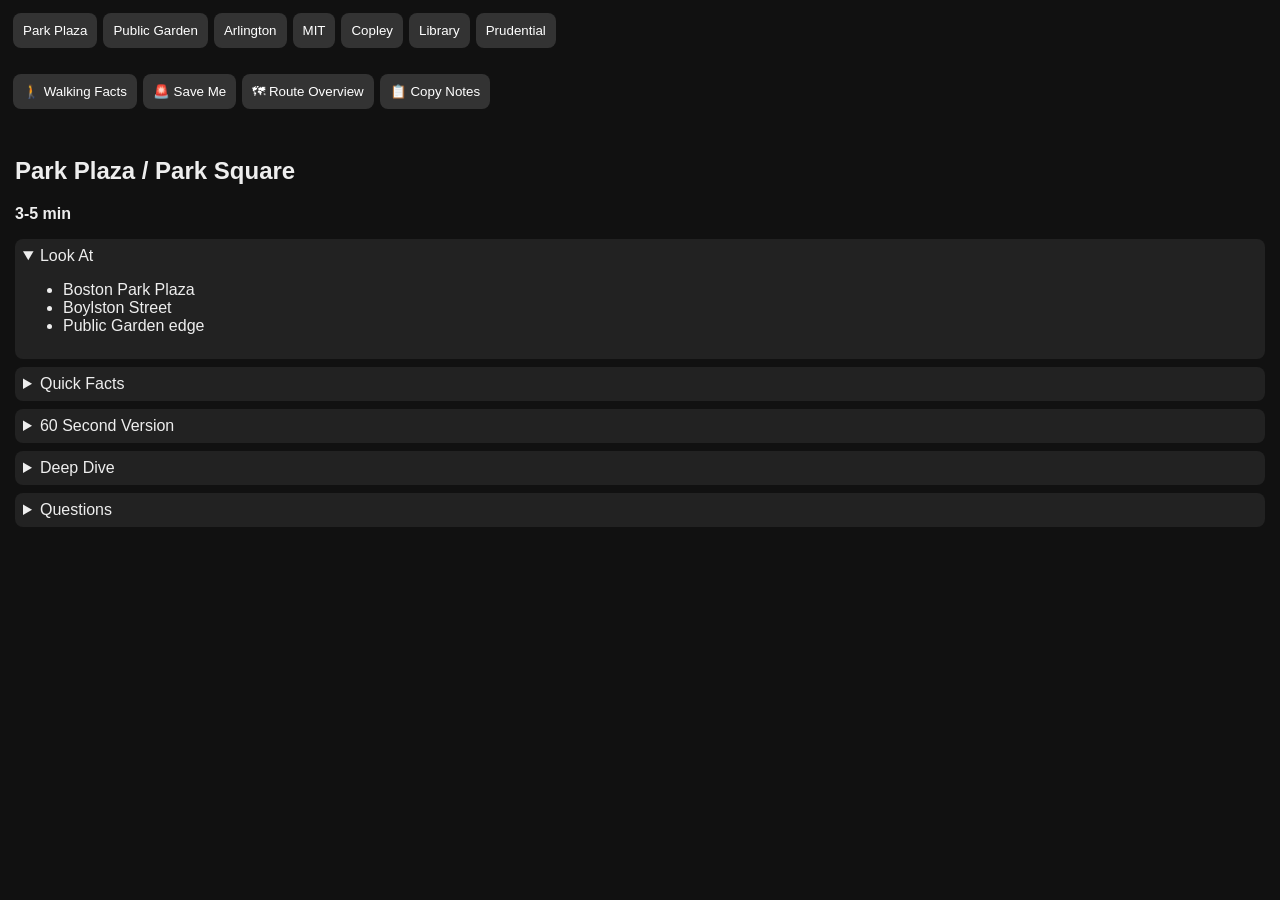
==== index.html @ 052ba938 "Add files via upload" ====
<!DOCTYPE html><html><head><meta charset='UTF-8'><meta name='viewport' content='width=device-width,initial-scale=1'><title>Boston Cue Cards v2</title><link rel='stylesheet' href='style.css'></head><body><div class='navbar'><button onclick="showLocation('park')">Park Plaza</button><button onclick="showLocation('garden')">Public Garden</button><button onclick="showLocation('arlington')">Arlington</button><button onclick="showLocation('mit')">MIT</button><button onclick="showLocation('copley')">Copley</button><button onclick="showLocation('library')">Library</button><button onclick="showLocation('prudential')">Prudential</button></div><div class='tools'><button onclick='walkingFacts()'>🚶 Walking Facts</button><button onclick='saveMe()'>🚨 Save Me</button><button onclick='routeOverview()'>🗺 Route Overview</button><button onclick='copyNotes()'>📋 Copy Notes</button></div><div id='content'></div><script src='app.js'></script></body></html>
---- style.css ----
body{font-family:Arial,sans-serif;background:#111;color:#eee;margin:0}.navbar{position:sticky;top:0;background:#111;overflow-x:auto;white-space:nowrap;padding:10px}.tools{padding:10px;position:sticky;top:56px;background:#111}.navbar button,.tools button{background:#333;color:#fff;border:none;border-radius:8px;padding:10px;margin:3px}#content{padding:15px}details{background:#222;padding:8px;margin:8px 0;border-radius:8px}
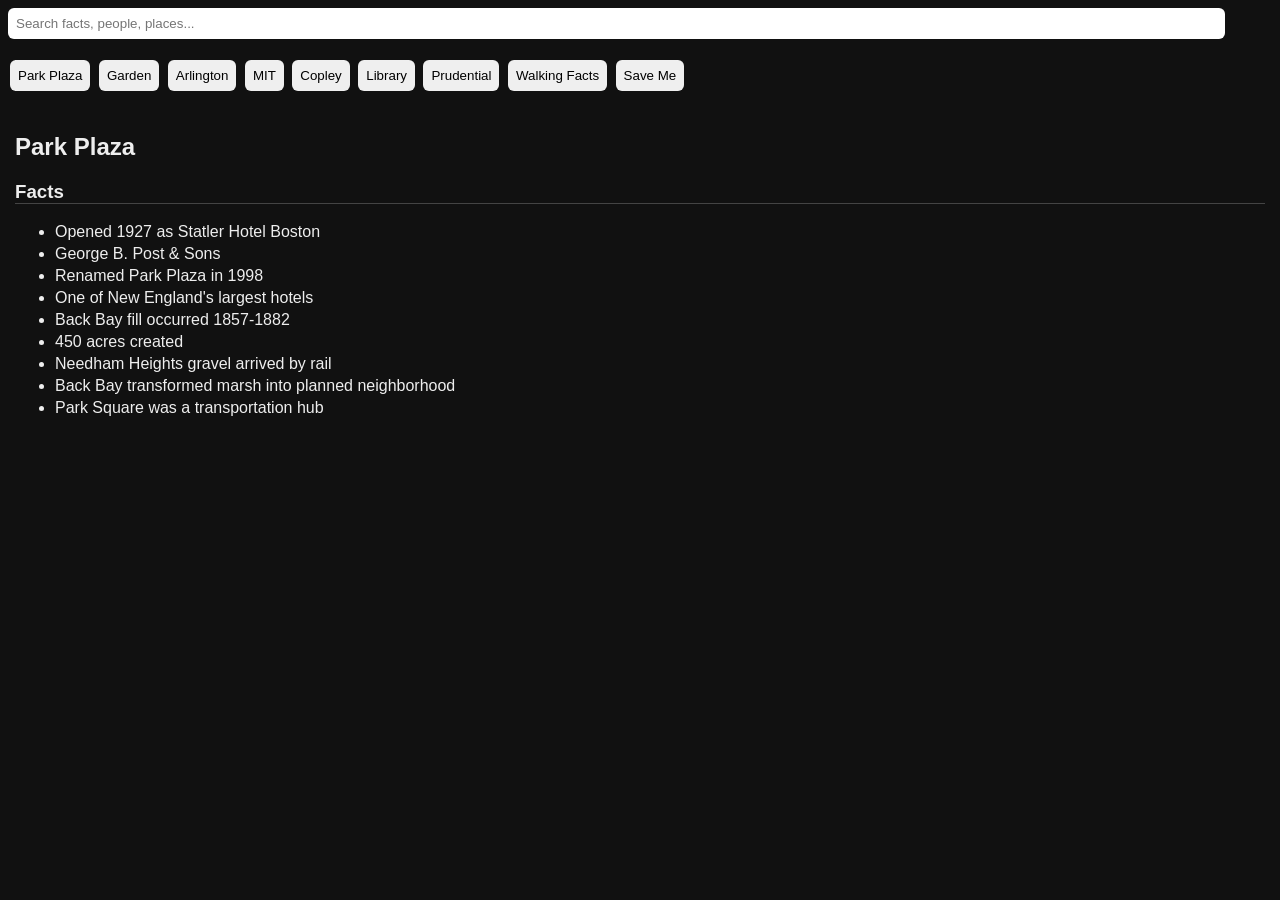
==== commit 36e205fe: "Add files via upload" ====
--- a/index.html
+++ b/index.html
@@ -1 +1,17 @@
-<!DOCTYPE html><html><head><meta charset='UTF-8'><meta name='viewport' content='width=device-width,initial-scale=1'><title>Boston Cue Cards v2</title><link rel='stylesheet' href='style.css'></head><body><div class='navbar'><button onclick="showLocation('park')">Park Plaza</button><button onclick="showLocation('garden')">Public Garden</button><button onclick="showLocation('arlington')">Arlington</button><button onclick="showLocation('mit')">MIT</button><button onclick="showLocation('copley')">Copley</button><button onclick="showLocation('library')">Library</button><button onclick="showLocation('prudential')">Prudential</button></div><div class='tools'><button onclick='walkingFacts()'>🚶 Walking Facts</button><button onclick='saveMe()'>🚨 Save Me</button><button onclick='routeOverview()'>🗺 Route Overview</button><button onclick='copyNotes()'>📋 Copy Notes</button></div><div id='content'></div><script src='app.js'></script></body></html>+<!DOCTYPE html><html><head><meta charset="utf-8"><meta name="viewport" content="width=device-width,initial-scale=1"><title>Boston Cue Cards v4</title><link rel="stylesheet" href="style.css"></head><body>
+<div class="top">
+<input id="search" placeholder="Search facts, people, places..." oninput="searchFacts()">
+</div>
+<div class="nav">
+<button onclick="showLocation('park')">Park Plaza</button>
+<button onclick="showLocation('garden')">Garden</button>
+<button onclick="showLocation('arlington')">Arlington</button>
+<button onclick="showLocation('mit')">MIT</button>
+<button onclick="showLocation('copley')">Copley</button>
+<button onclick="showLocation('library')">Library</button>
+<button onclick="showLocation('prudential')">Prudential</button>
+<button onclick="walkingFacts()">Walking Facts</button>
+<button onclick="saveMe()">Save Me</button>
+</div>
+<div id="content"></div>
+<script src="app.js"></script></body></html>
--- a/style.css
+++ b/style.css
@@ -1 +1 @@
-body{font-family:Arial,sans-serif;background:#111;color:#eee;margin:0}.navbar{position:sticky;top:0;background:#111;overflow-x:auto;white-space:nowrap;padding:10px}.tools{padding:10px;position:sticky;top:56px;background:#111}.navbar button,.tools button{background:#333;color:#fff;border:none;border-radius:8px;padding:10px;margin:3px}#content{padding:15px}details{background:#222;padding:8px;margin:8px 0;border-radius:8px}+body{background:#111;color:#eee;font-family:Arial;margin:0} .top,.nav{position:sticky;background:#111;padding:8px}.top{top:0}.nav{top:50px;overflow-x:auto;white-space:nowrap}.nav button{margin:2px}.nav button,input{padding:8px;border-radius:6px;border:none} #search{width:95%} #content{padding:15px} h3{border-bottom:1px solid #444} li{margin:4px 0}
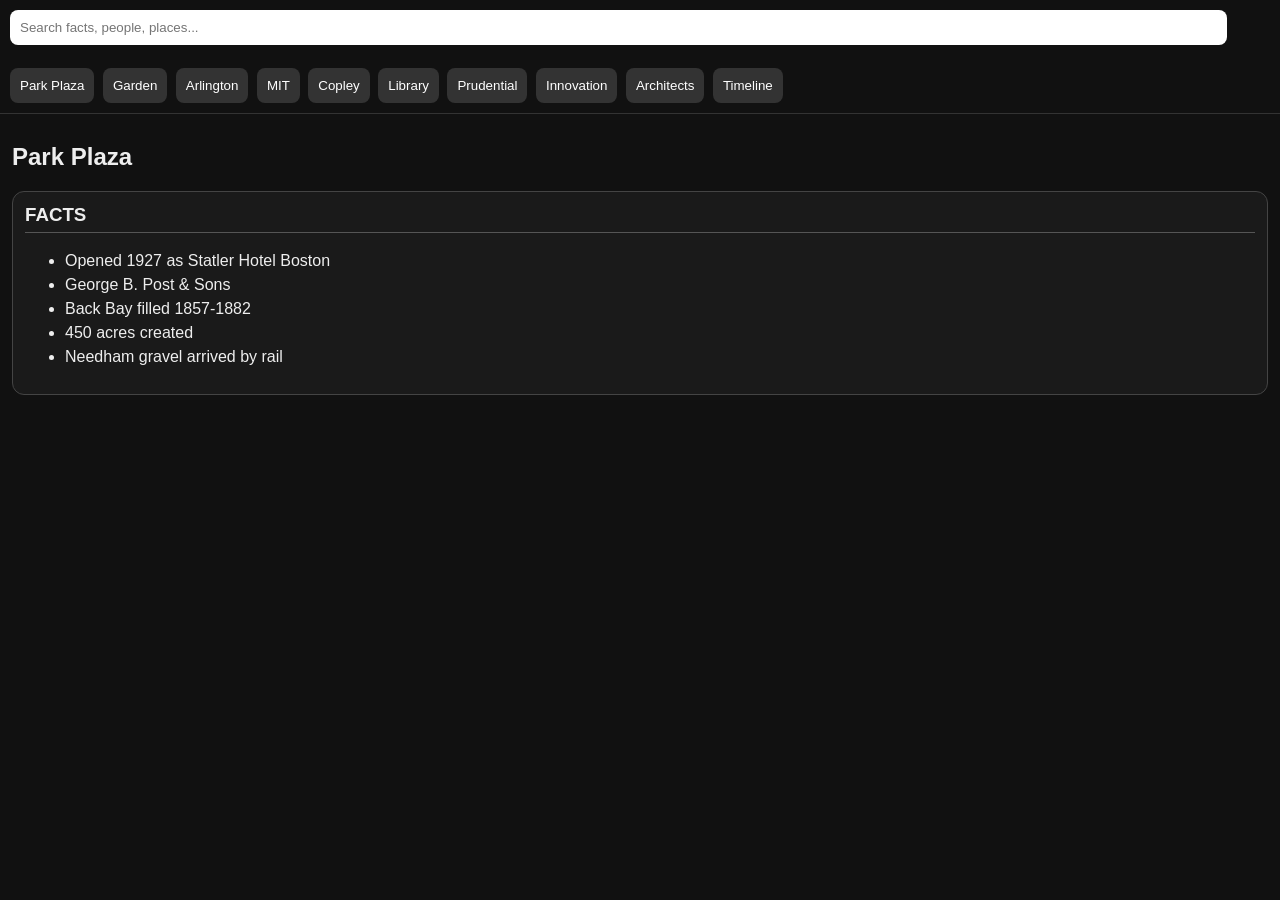
==== commit 075c2f12: "Add files via upload" ====
--- a/index.html
+++ b/index.html
@@ -1,17 +1,16 @@
-<!DOCTYPE html><html><head><meta charset="utf-8"><meta name="viewport" content="width=device-width,initial-scale=1"><title>Boston Cue Cards v4</title><link rel="stylesheet" href="style.css"></head><body>
-<div class="top">
-<input id="search" placeholder="Search facts, people, places..." oninput="searchFacts()">
-</div>
+<!DOCTYPE html><html><head><meta charset="utf-8"><meta name="viewport" content="width=device-width,initial-scale=1"><title>Boston Cards v6</title><link rel="stylesheet" href="style.css"></head><body>
+<div class="top"><input id="search" placeholder="Search facts, people, places..." oninput="searchCards()"></div>
 <div class="nav">
-<button onclick="showLocation('park')">Park Plaza</button>
-<button onclick="showLocation('garden')">Garden</button>
-<button onclick="showLocation('arlington')">Arlington</button>
-<button onclick="showLocation('mit')">MIT</button>
-<button onclick="showLocation('copley')">Copley</button>
-<button onclick="showLocation('library')">Library</button>
-<button onclick="showLocation('prudential')">Prudential</button>
-<button onclick="walkingFacts()">Walking Facts</button>
-<button onclick="saveMe()">Save Me</button>
+<button onclick="showPage('park')">Park Plaza</button>
+<button onclick="showPage('garden')">Garden</button>
+<button onclick="showPage('arlington')">Arlington</button>
+<button onclick="showPage('mit')">MIT</button>
+<button onclick="showPage('copley')">Copley</button>
+<button onclick="showPage('library')">Library</button>
+<button onclick="showPage('prudential')">Prudential</button>
+<button onclick="showPage('innovation')">Innovation</button>
+<button onclick="showPage('architects')">Architects</button>
+<button onclick="showPage('timeline')">Timeline</button>
 </div>
 <div id="content"></div>
 <script src="app.js"></script></body></html>
--- a/style.css
+++ b/style.css
@@ -1 +1 @@
-body{background:#111;color:#eee;font-family:Arial;margin:0} .top,.nav{position:sticky;background:#111;padding:8px}.top{top:0}.nav{top:50px;overflow-x:auto;white-space:nowrap}.nav button{margin:2px}.nav button,input{padding:8px;border-radius:6px;border:none} #search{width:95%} #content{padding:15px} h3{border-bottom:1px solid #444} li{margin:4px 0}+body{margin:0;background:#111;color:#eee;font-family:Arial,sans-serif}.top{position:sticky;top:0;background:#111;padding:10px;z-index:1001}.nav{position:sticky;top:58px;background:#111;padding:8px;overflow-x:auto;white-space:nowrap;border-bottom:1px solid #333}.nav button{padding:10px;margin:2px;border:none;border-radius:8px;background:#333;color:#fff}input{width:95%;padding:10px;border:none;border-radius:8px}#content{padding:12px}.card{background:#1a1a1a;border:1px solid #444;border-radius:12px;padding:12px;margin:12px 0}.card h3{margin-top:0;border-bottom:1px solid #555;padding-bottom:6px}li{margin:6px 0}
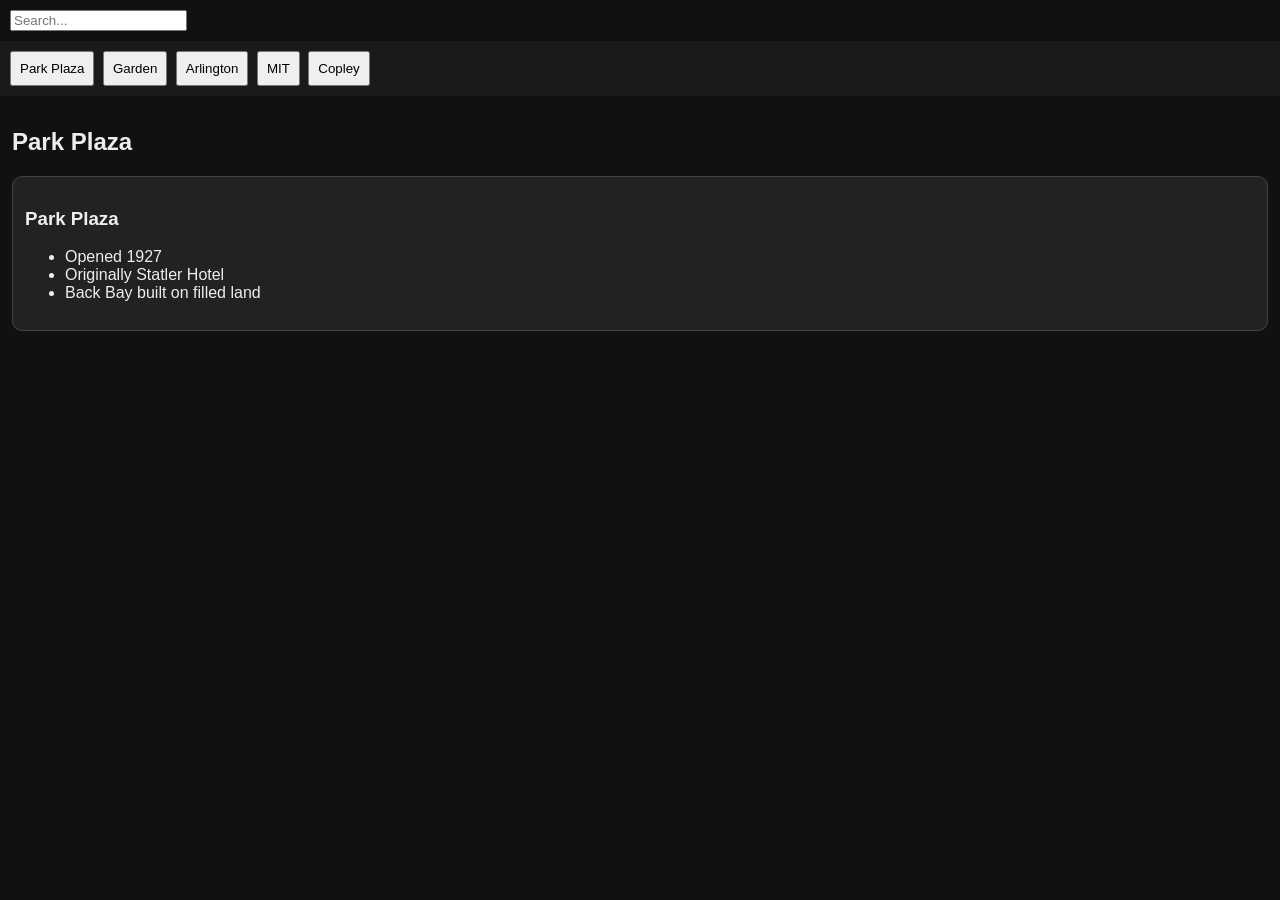
==== commit e8058cee: "Add files via upload" ====
--- a/index.html
+++ b/index.html
@@ -1,16 +1,26 @@
-<!DOCTYPE html><html><head><meta charset="utf-8"><meta name="viewport" content="width=device-width,initial-scale=1"><title>Boston Cards v6</title><link rel="stylesheet" href="style.css"></head><body>
-<div class="top"><input id="search" placeholder="Search facts, people, places..." oninput="searchCards()"></div>
+<!DOCTYPE html>
+<html>
+<head>
+<meta charset="utf-8">
+<meta name="viewport" content="width=device-width,initial-scale=1">
+<title>MSI Tour Cue Cards</title>
+<link rel="stylesheet" href="style.css">
+</head>
+<body>
+<div class="top">
+<input id="search" placeholder="Search..." oninput="searchCards()">
+</div>
+
 <div class="nav">
 <button onclick="showPage('park')">Park Plaza</button>
 <button onclick="showPage('garden')">Garden</button>
 <button onclick="showPage('arlington')">Arlington</button>
 <button onclick="showPage('mit')">MIT</button>
 <button onclick="showPage('copley')">Copley</button>
-<button onclick="showPage('library')">Library</button>
-<button onclick="showPage('prudential')">Prudential</button>
-<button onclick="showPage('innovation')">Innovation</button>
-<button onclick="showPage('architects')">Architects</button>
-<button onclick="showPage('timeline')">Timeline</button>
 </div>
+
 <div id="content"></div>
-<script src="app.js"></script></body></html>+
+<script src="app.js"></script>
+</body>
+</html>
--- a/style.css
+++ b/style.css
@@ -1 +1,8 @@
-body{margin:0;background:#111;color:#eee;font-family:Arial,sans-serif}.top{position:sticky;top:0;background:#111;padding:10px;z-index:1001}.nav{position:sticky;top:58px;background:#111;padding:8px;overflow-x:auto;white-space:nowrap;border-bottom:1px solid #333}.nav button{padding:10px;margin:2px;border:none;border-radius:8px;background:#333;color:#fff}input{width:95%;padding:10px;border:none;border-radius:8px}#content{padding:12px}.card{background:#1a1a1a;border:1px solid #444;border-radius:12px;padding:12px;margin:12px 0}.card h3{margin-top:0;border-bottom:1px solid #555;padding-bottom:6px}li{margin:6px 0}+
+body{background:#111;color:#eee;font-family:Arial,sans-serif;margin:0}
+.top{padding:10px;position:sticky;top:0;background:#111}
+.nav{padding:8px;overflow-x:auto;white-space:nowrap;background:#1a1a1a}
+.nav button{margin:2px;padding:8px}
+#content{padding:12px}
+.card{background:#222;border:1px solid #444;border-radius:10px;padding:12px;margin:12px 0}
+a{color:#7db7ff}
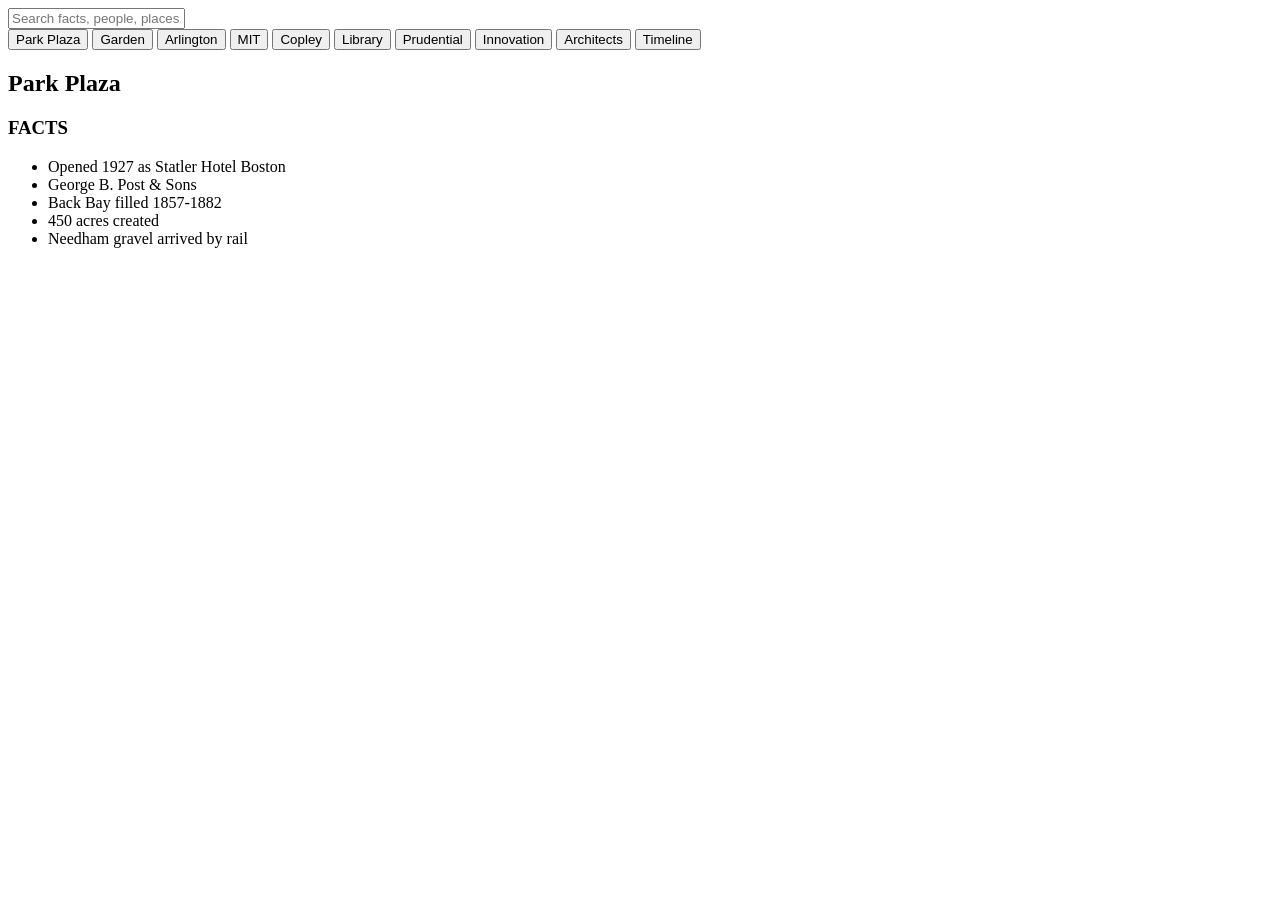
==== commit 79d579ef: "Rename index (1).html to index.html" ====
--- a/index.html
+++ b/index.html
@@ -1,26 +1,16 @@
-<!DOCTYPE html>
-<html>
-<head>
-<meta charset="utf-8">
-<meta name="viewport" content="width=device-width,initial-scale=1">
-<title>MSI Tour Cue Cards</title>
-<link rel="stylesheet" href="style.css">
-</head>
-<body>
-<div class="top">
-<input id="search" placeholder="Search..." oninput="searchCards()">
-</div>
-
+<!DOCTYPE html><html><head><meta charset="utf-8"><meta name="viewport" content="width=device-width,initial-scale=1"><title>Boston Cards v6</title><link rel="stylesheet" href="style.css"></head><body>
+<div class="top"><input id="search" placeholder="Search facts, people, places..." oninput="searchCards()"></div>
 <div class="nav">
 <button onclick="showPage('park')">Park Plaza</button>
 <button onclick="showPage('garden')">Garden</button>
 <button onclick="showPage('arlington')">Arlington</button>
 <button onclick="showPage('mit')">MIT</button>
 <button onclick="showPage('copley')">Copley</button>
+<button onclick="showPage('library')">Library</button>
+<button onclick="showPage('prudential')">Prudential</button>
+<button onclick="showPage('innovation')">Innovation</button>
+<button onclick="showPage('architects')">Architects</button>
+<button onclick="showPage('timeline')">Timeline</button>
 </div>
-
 <div id="content"></div>
-
-<script src="app.js"></script>
-</body>
-</html>+<script src="app.js"></script></body></html>
